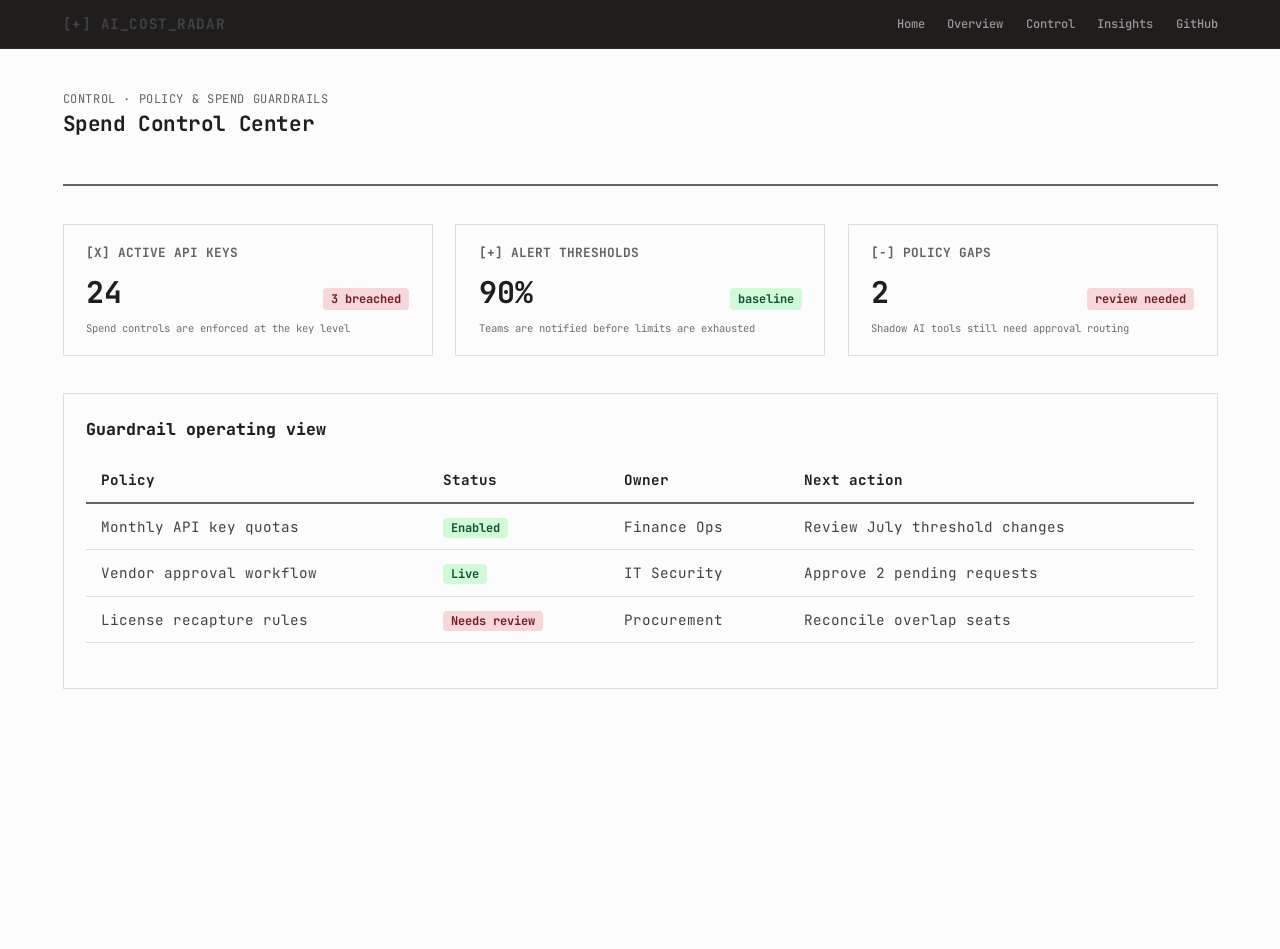
==== control.html @ 47dda4f7 "feat: convert landing into multi-page product experience" ====
<!DOCTYPE html>
<html lang="en">
<head>
  <meta charset="UTF-8">
  <meta name="viewport" content="width=device-width, initial-scale=1.0">
  <title>AI Cost Radar — Control</title>
  <link rel="preconnect" href="https://fonts.googleapis.com">
  <link rel="preconnect" href="https://fonts.gstatic.com" crossorigin>
  <link href="https://fonts.googleapis.com/css2?family=JetBrains+Mono:wght@400;500;700&display=swap" rel="stylesheet">
  <link rel="stylesheet" href="style.css">
</head>
<body>
  <nav class="top-nav">
    <div class="top-nav-inner">
      <a href="index.html" class="top-nav-logo" style="text-decoration:none;color:inherit;">[+] AI_COST_RADAR</a>
      <div class="top-nav-links">
        <a href="index.html">Home</a>
        <a href="dashboard.html">Overview</a>
        <a href="control.html">Control</a>
        <a href="insights.html">Insights</a>
        <a href="https://github.com/Shiripatel/Tech-Cost-Radar" target="_blank">GitHub</a>
      </div>
    </div>
  </nav>

  <div class="app-container">
    <header class="app-header">
      <div class="header-top-row">
        <div class="logo-group">
          <span class="app-subtitle">Control · Policy & spend guardrails</span>
          <h1 class="app-logo">Spend Control Center</h1>
        </div>
      </div>
    </header>

    <main class="dashboard-content">
      <section class="tab-content active">
        <div class="kpi-grid">
          <div class="kpi-card">
            <div class="kpi-title-row"><span class="kpi-title">[x] Active API Keys</span></div>
            <div class="kpi-val-row"><div class="kpi-value"><span>24</span></div><span class="kpi-badge down">3 breached</span></div>
            <div class="kpi-footnote">Spend controls are enforced at the key level</div>
          </div>
          <div class="kpi-card">
            <div class="kpi-title-row"><span class="kpi-title">[+] Alert Thresholds</span></div>
            <div class="kpi-val-row"><div class="kpi-value"><span>90%</span></div><span class="kpi-badge up">baseline</span></div>
            <div class="kpi-footnote">Teams are notified before limits are exhausted</div>
          </div>
          <div class="kpi-card">
            <div class="kpi-title-row"><span class="kpi-title">[-] Policy Gaps</span></div>
            <div class="kpi-val-row"><div class="kpi-value"><span>2</span></div><span class="kpi-badge down">review needed</span></div>
            <div class="kpi-footnote">Shadow AI tools still need approval routing</div>
          </div>
        </div>

        <div class="panel-white">
          <h3 style="margin-bottom:1rem;">Guardrail operating view</h3>
          <div class="table-wrapper">
            <table class="metric-table">
              <thead>
                <tr>
                  <th>Policy</th>
                  <th>Status</th>
                  <th>Owner</th>
                  <th>Next action</th>
                </tr>
              </thead>
              <tbody>
                <tr><td>Monthly API key quotas</td><td><span class="kpi-badge up">Enabled</span></td><td>Finance Ops</td><td>Review July threshold changes</td></tr>
                <tr><td>Vendor approval workflow</td><td><span class="kpi-badge up">Live</span></td><td>IT Security</td><td>Approve 2 pending requests</td></tr>
                <tr><td>License recapture rules</td><td><span class="kpi-badge down">Needs review</span></td><td>Procurement</td><td>Reconcile overlap seats</td></tr>
              </tbody>
            </table>
          </div>
        </div>
      </section>
    </main>
  </div>
</body>
</html>
---- style.css ----
/* ==========================================================================
   OpenCode Design Theme Stylesheet
   - 100% Monospaced Typography (Berkeley Mono Stack)
   - Warm Cream Canvas (#fdfcfc) Background
   - Flat Surfaces, 1px Hairline Borders, Zero Drop Shadows
   - 4px Corner Radii on Interactive Controls Only
   ========================================================================== */

:root {
  /* Colors */
  --canvas: #fdfcfc;
  --ink: #201d1d;
  --ink-deep: #0f0000;
  --charcoal: #302c2c;
  --body: #424245;
  --mute: #646262;
  --stone: #6e6e73;
  --ash: #9a9898;
  --surface-soft: #f8f7f7;
  --surface-card: #f1eeee;
  --surface-dark: #201d1d;
  --surface-dark-elevated: #302c2c;

  /* Hairlines and Borders */
  --hairline: rgba(15, 0, 0, 0.12);
  --hairline-strong: #646262;

  /* Semantics */
  --accent: #007aff;
  --accent-hover: #0056b3;
  --warning: #ff9f0a;
  --danger: #ff3b30;
  --success: #30d158;

  /* Typography Stack */
  --font-family: 'Berkeley Mono', 'JetBrains Mono', 'IBM Plex Mono', 'ui-monospace', 'SFMono-Regular', Menlo, Monaco, Consolas, 'Liberation Mono', 'Courier New', monospace;

  /* Transition speed */
  --transition-fast: 0.15s ease;
}

/* Base Resets */
* {
  box-sizing: border-box;
  margin: 0;
  padding: 0;
}

/* ============ TOP NAVIGATION BAR ============ */
.top-nav {
  background-color: var(--surface-dark);
  border-bottom: 1px solid var(--charcoal);
  position: sticky;
  top: 0;
  z-index: 100;
}

.top-nav-inner {
  max-width: 1200px;
  margin: 0 auto;
  padding: 0 1.5rem;
  display: flex;
  justify-content: space-between;
  align-items: center;
  height: 48px;
}

.top-nav-logo {
  font-family: var(--font-family);
  font-size: 0.95rem;
  font-weight: 700;
  color: var(--canvas);
  letter-spacing: 0.04em;
}

.top-nav-links {
  display: flex;
  gap: 1.5rem;
}

.top-nav-links a {
  font-family: var(--font-family);
  font-size: 0.8rem;
  color: var(--ash);
  text-decoration: none;
  font-weight: 500;
  transition: color var(--transition-fast);
}

.top-nav-links a:hover {
  color: var(--canvas);
}

html,
body {
  width: 100%;
  min-height: 100vh;
  background-color: var(--canvas);
  color: var(--body);
  font-family: var(--font-family);
  font-size: 15px;
  line-height: 1.5;
  -webkit-font-smoothing: antialiased;
}

/* Layout Framework */
.app-container {
  display: flex;
  flex-direction: column;
  min-height: 100vh;
  max-width: 1200px;
  margin: 0 auto;
  padding: 0 1.5rem;
}

/* Header & Navigation Rules */
.app-header {
  border-bottom: 2px solid var(--hairline-strong);
  padding: 1.5rem 0 0 0;
  margin-top: 1rem;
}

.header-top-row {
  display: flex;
  justify-content: space-between;
  align-items: center;
  margin-bottom: 1.5rem;
}

.logo-group {
  display: flex;
  flex-direction: column;
}

.app-logo {
  font-size: 1.4rem;
  font-weight: 700;
  color: var(--ink);
  letter-spacing: -0.02em;
  display: flex;
  align-items: center;
  gap: 0.5rem;
}

.app-subtitle {
  font-size: 0.8rem;
  color: var(--mute);
  margin-top: 0.2rem;
  text-transform: uppercase;
  letter-spacing: 0.05em;
}

.header-actions {
  display: flex;
  align-items: center;
  gap: 1rem;
}

.tab-btn {
  background: transparent;
  border: none;
  font-family: var(--font-family);
  font-size: 0.95rem;
  font-weight: 500;
  color: var(--mute);
  padding: 0.8rem 1rem;
  cursor: pointer;
  border-bottom: 2px solid transparent;
  transition: all var(--transition-fast);
  margin-right: 0.5rem;
}

.tab-btn:hover {
  color: var(--ink);
}

.tab-btn.active {
  color: var(--ink);
  font-weight: 700;
  border-bottom: 2px solid var(--ink);
}

/* Dashboard Content Areas */
.dashboard-content {
  padding: 2.5rem 0;
}

.tab-content {
  display: none;
}

.tab-content.active {
  display: block;
}

/* Universal Typography Rules */
h1 {
  font-size: 2.2rem;
  font-weight: 700;
  color: var(--ink);
  letter-spacing: -0.02em;
  margin-bottom: 1.5rem;
}

h2 {
  font-size: 1.4rem;
  font-weight: 700;
  color: var(--ink);
  margin-bottom: 1rem;
}

h3 {
  font-size: 1.1rem;
  font-weight: 750;
  color: var(--ink);
  margin-bottom: 0.6rem;
}

p {
  color: var(--body);
  margin-bottom: 1rem;
}

.text-mute {
  color: var(--mute);
}

/* Core Form / Interactive Radio/Inputs Elements */
button {
  background-color: var(--canvas);
  color: var(--ink);
  font-family: var(--font-family);
  cursor: pointer;
  border: 1px solid var(--hairline-strong);
  border-radius: 4px;
  /* rounded.sm */
  padding: 6px 16px;
  font-weight: 500;
  transition: all var(--transition-fast);
}

/* Primary Button Styling */
.btn-primary,
button.btn-update-lime {
  background-color: var(--ink);
  color: var(--canvas);
  border: 1px solid var(--ink);
}

.btn-primary:hover,
button.btn-update-lime:hover {
  background-color: var(--ink-deep);
  border-color: var(--ink-deep);
}

/* Secondary Button Styling */
.btn-secondary {
  background-color: var(--canvas);
  color: var(--ink);
  border: 1px solid var(--hairline-strong);
}

.btn-secondary:hover {
  background-color: var(--surface-soft);
}

.btn-text {
  background: transparent;
  border: none;
  color: var(--mute);
  padding: 4px 8px;
}

.btn-text:hover {
  color: var(--ink);
}

/* Inputs & Form Elements */
input[type="text"],
input[type="number"],
select,
textarea {
  background-color: var(--surface-soft);
  color: var(--ink);
  border: 1px solid var(--hairline);
  font-family: var(--font-family);
  font-size: 0.95rem;
  padding: 8px 12px;
  border-radius: 4px;
  /* rounded.sm */
  width: 100%;
  outline: none;
  transition: all var(--transition-fast);
}

input:focus,
select:focus,
textarea:focus {
  background-color: var(--canvas);
  border-color: var(--ink);
}

/* Cards & Panel Layout blocks */
.panel-white {
  background-color: var(--canvas);
  border: 1px solid var(--hairline);
  padding: 1.5rem;
  margin-bottom: 1.5rem;
}

/* KPI Scorecard Grid System */
.kpi-grid {
  display: grid;
  grid-template-columns: repeat(auto-fit, minmax(280px, 1fr));
  gap: 1.5rem;
  margin-bottom: 2.5rem;
}

.kpi-card {
  background-color: var(--canvas);
  border: 1px solid var(--hairline);
  padding: 1.25rem 1.5rem;
  transition: border-color var(--transition-fast);
  cursor: pointer;
}

.kpi-card:hover {
  border-color: var(--hairline-strong);
}

.kpi-title-row {
  display: flex;
  justify-content: space-between;
  align-items: center;
  margin-bottom: 0.5rem;
}

.kpi-title {
  font-size: 0.85rem;
  font-weight: 700;
  text-transform: uppercase;
  color: var(--mute);
}

.kpi-settings-icon {
  width: 16px;
  height: 16px;
  fill: var(--stone);
}

.kpi-val-row {
  display: flex;
  justify-content: space-between;
  align-items: baseline;
}

.kpi-value {
  font-size: 2rem;
  font-weight: 700;
  color: var(--ink);
  display: flex;
  align-items: center;
  gap: 0.4rem;
}

.kpi-value svg {
  width: 18px;
  height: 18px;
  opacity: 0.7;
}

.kpi-badge {
  font-size: 0.8rem;
  font-weight: 700;
  padding: 2px 8px;
  border-radius: 4px;
  /* rounded.sm */
}

.kpi-badge.up {
  background-color: #d1fad7;
  color: #0f5132;
}

.kpi-badge.down {
  background-color: #f8d7da;
  color: #721c24;
}

/* Charts and Data analytics elements */
.chart-container-panel {
  background-color: var(--canvas);
  border: 1px solid var(--hairline);
  padding: 1.5rem;
  margin-bottom: 2.5rem;
}

.chart-header {
  display: flex;
  justify-content: space-between;
  align-items: center;
  margin-bottom: 1.5rem;
  border-bottom: 1px solid var(--hairline);
  padding-bottom: 1rem;
}

.chart-title {
  font-size: 1.1rem;
  font-weight: 700;
  color: var(--ink);
}

.chart-controls {
  display: flex;
  gap: 0.5rem;
}

.chart-controls button {
  padding: 5px 12px;
  font-size: 0.85rem;
}

.chart-controls button.active {
  background-color: var(--ink);
  color: var(--canvas);
  border-color: var(--ink);
}

.spend-chart-wrapper {
  height: 380px;
}

/* Data Tables */
.table-wrapper {
  overflow-x: auto;
  margin-bottom: 1.5rem;
}

.metric-table {
  width: 100%;
  border-collapse: collapse;
  text-align: left;
  font-size: 0.95rem;
}

.metric-table th {
  border-bottom: 2px solid var(--hairline-strong);
  padding: 0.8rem 1rem;
  font-weight: 700;
  color: var(--ink);
}

.metric-table td {
  border-bottom: 1px solid var(--hairline);
  padding: 0.8rem 1rem;
  vertical-align: middle;
}

.metric-table tbody tr:hover {
  background-color: var(--surface-soft);
}

.text-right {
  text-align: right;
}

/* Tags and status pills */
.badge-status {
  display: inline-block;
  padding: 2px 6px;
  font-size: 0.75rem;
  font-weight: 700;
  border-radius: 4px;
  /* rounded.sm */
  text-transform: uppercase;
}

.badge-status.active {
  background-color: #d1fad7;
  color: #0f5132;
}

.badge-status.inactive {
  background-color: #f8d7da;
  color: #721c24;
}

.badge-risk {
  font-size: 0.8rem;
  font-weight: 700;
}

.badge-risk.high {
  color: var(--danger);
}

.badge-risk.medium {
  color: var(--warning);
}

.badge-risk.low {
  color: var(--success);
}

/* Modal UI Elements */
.modal-overlay {
  position: fixed;
  background-color: rgba(32, 29, 29, 0.4);
  top: 0;
  left: 0;
  right: 0;
  bottom: 0;
  display: flex;
  align-items: center;
  justify-content: center;
  opacity: 0;
  pointer-events: none;
  transition: opacity var(--transition-fast);
  z-index: 9999;
}

.modal-overlay.active {
  opacity: 1;
  pointer-events: auto;
}

.modal-container {
  background-color: var(--canvas);
  border: 1px solid var(--hairline-strong);
  width: 100%;
  max-width: 520px;
  padding: 2rem;
  transition: transform var(--transition-fast);
}

.modal-title {
  font-size: 1.4rem;
  font-weight: 700;
  color: var(--ink);
  margin-bottom: 1.25rem;
}

.owner-row-box {
  display: flex;
  align-items: center;
  gap: 1rem;
  padding: 1rem;
  background-color: var(--surface-soft);
  border: 1px solid var(--hairline);
  margin-bottom: 1.5rem;
}

.owner-avatar-icon {
  background-color: var(--surface-card);
  border-radius: 9999px;
  /* rounded.full */
  width: 36px;
  height: 36px;
  display: flex;
  align-items: center;
  justify-content: center;
}

.owner-avatar-icon svg {
  width: 18px;
  height: 18px;
  fill: var(--mute);
}

.owner-info {
  display: flex;
  flex-direction: column;
}

.owner-name {
  font-size: 0.95rem;
  font-weight: 700;
  color: var(--ink);
}

.owner-desc {
  font-size: 0.8rem;
  color: var(--mute);
}

.modal-form-group {
  margin-bottom: 1.25rem;
}

.modal-form-row {
  display: grid;
  grid-template-columns: 1fr 1fr;
  gap: 1rem;
  margin-bottom: 1.25rem;
}

.modal-label {
  font-size: 0.85rem;
  font-weight: 700;
  color: var(--mute);
  margin-bottom: 0.4rem;
  display: block;
}

.badges-select-row {
  display: flex;
  flex-wrap: wrap;
  gap: 0.5rem;
  align-items: center;
}

.badge-toggle-btn {
  background-color: var(--surface-card);
  color: var(--ink);
  border: 1px solid transparent;
  padding: 4px 12px;
  border-radius: 4px;
  /* rounded.sm */
  font-size: 0.8rem;
}

.badge-toggle-btn.active {
  background-color: var(--ink);
  color: var(--canvas);
}

.badge-toggle-btn.locked {
  background-color: var(--surface-soft);
  color: var(--ash);
  opacity: 0.6;
  cursor: not-allowed;
  display: inline-flex;
  align-items: center;
  gap: 0.3rem;
}

.badge-toggle-btn.locked svg {
  width: 10px;
  height: 10px;
  fill: var(--ash);
}

.badge-add-btn {
  width: 28px;
  height: 28px;
  border-radius: 4px;
  border: 1px solid var(--hairline-strong);
  background-color: var(--canvas);
  display: flex;
  align-items: center;
  justify-content: center;
  cursor: pointer;
  font-size: 0.95rem;
}

.modal-actions {
  display: flex;
  justify-content: space-between;
  align-items: center;
  margin-top: 1.8rem;
  border-top: 1px solid var(--hairline);
  padding-top: 1.2rem;
}

/* Two-column blocks */
.cards-layout-2col {
  display: grid;
  grid-template-columns: 1.5fr 1fr;
  gap: 2rem;
  margin-bottom: 2rem;
}

@media(max-width: 1024px) {
  .cards-layout-2col {
    grid-template-columns: 1fr;
  }
}

/* Overlaps Tab UI elements */
.overlap-item {
  border: 1px solid var(--hairline);
  padding: 1rem;
  margin-bottom: 1.25rem;
  background-color: var(--surface-soft);
}

.overlap-meta {
  display: flex;
  justify-content: space-between;
  align-items: center;
  margin-bottom: 0.8rem;
}

.overlap-category {
  font-size: 0.8rem;
  font-weight: 700;
  text-transform: uppercase;
  background-color: var(--surface-card);
  color: var(--ink);
  padding: 2px 6px;
  border-radius: 4px;
}

.overlap-savings {
  font-size: 0.85rem;
  font-weight: 700;
  color: #0f5132;
  background-color: #d1fad7;
  padding: 2px 8px;
  border-radius: 4px;
}

.overlap-grid-vs {
  display: grid;
  grid-template-columns: 1fr auto 1fr;
  align-items: center;
  gap: 1rem;
  margin-bottom: 0.8rem;
}

.overlap-vendor-box {
  background-color: var(--canvas);
  padding: 0.75rem;
  border: 1px solid var(--hairline);
  text-align: center;
}

.overlap-vendor-name {
  font-size: 0.95rem;
  font-weight: 700;
  color: var(--ink);
}

.overlap-vendor-seats {
  font-size: 0.8rem;
  color: var(--mute);
  margin-top: 0.1rem;
}

.overlap-separator-vs {
  color: var(--stone);
  font-size: 0.8rem;
  font-weight: 700;
}

.overlap-recommendation {
  background-color: #fff9e6;
  border-left: 3px solid var(--warning);
  padding: 0.75rem;
  font-size: 0.85rem;
  color: #665005;
  line-height: 1.4;
}

/* Auditor checklist */
.audit-checklist {
  list-style: none;
}

.audit-checklist-item {
  display: flex;
  gap: 0.8rem;
  padding: 0.75rem 0;
  border-bottom: 1px solid var(--hairline);
}

.audit-checklist-item:last-child {
  border-bottom: none;
}

.audit-checkbox {
  width: 16px;
  height: 16px;
  border-radius: 3px;
  border: 1px solid var(--hairline-strong);
  margin-top: 2px;
  cursor: pointer;
  background-color: var(--canvas);
}

.audit-checklist-text {
  font-size: 0.9rem;
  color: var(--body);
}

.audit-checklist-title {
  font-size: 0.95rem;
  font-weight: 750;
  margin-bottom: 0.15rem;
}

.audit-checklist-desc {
  font-size: 0.8rem;
  color: var(--mute);
}

/* Sliders elements */
.slider-group {
  margin-bottom: 1.5rem;
}

.slider-labels {
  display: flex;
  justify-content: space-between;
  font-size: 0.9rem;
  font-weight: 700;
  margin-bottom: 0.5rem;
  color: var(--ink);
}

.slider-input {
  width: 100%;
  height: 6px;
  -webkit-appearance: none;
  appearance: none;
  background-color: var(--surface-card);
  border-radius: 3px;
  outline: none;
}

.slider-input::-webkit-slider-thumb {
  -webkit-appearance: none;
  appearance: none;
  width: 16px;
  height: 16px;
  border-radius: 4px;
  /* rounded.sm */
  background-color: var(--ink);
  cursor: pointer;
  border: 1px solid var(--ink);
}

.projection-value-box {
  background-color: var(--surface-soft);
  border: 1px solid var(--hairline);
  padding: 1.5rem;
  text-align: center;
  display: flex;
  flex-direction: column;
  justify-content: center;
}

.projection-num {
  font-size: 2.2rem;
  font-weight: 700;
  color: var(--ink);
  margin: 0.5rem 0;
  font-family: monospace;
}

/* API Configurator Schemas Styles */
.schema-grid {
  display: grid;
  grid-template-columns: 1fr 1.6fr;
  gap: 2rem;
}

@media(max-width: 1024px) {
  .schema-grid {
    grid-template-columns: 1fr;
  }
}

.schema-nav-item {
  padding: 0.85rem;
  border: 1px solid var(--hairline);
  margin-bottom: 0.75rem;
  cursor: pointer;
  transition: all var(--transition-fast);
}

.schema-nav-item:hover {
  background-color: var(--surface-soft);
}

.schema-nav-item.active {
  background-color: var(--surface-card);
  border-color: var(--hairline-strong);
}

.schema-nav-title {
  font-size: 0.95rem;
  font-weight: 700;
  color: var(--ink);
  margin-bottom: 0.15rem;
}

.schema-nav-desc {
  font-size: 0.8rem;
  color: var(--mute);
}

.code-container {
  background-color: var(--surface-dark);
  color: var(--canvas);
  font-family: var(--font-family);
  padding: 1.25rem;
  overflow-x: auto;
  font-size: 0.85rem;
  line-height: 1.5;
  margin-bottom: 1.5rem;
  position: relative;
  border: 1px solid var(--hairline-strong);
}

.btn-copy-code {
  position: absolute;
  top: 0.6rem;
  right: 0.6rem;
  background-color: var(--charcoal);
  color: var(--canvas);
  border: 1px solid var(--hairline-strong);
  font-size: 0.75rem;
  padding: 2px 6px;
  border-radius: 4px;
}

.btn-copy-code:hover {
  background-color: var(--ink);
}

/* ROI Page Metrics list layout */
.roi-metric-flex {
  display: flex;
  justify-content: space-between;
  align-items: center;
  padding: 1rem 0;
  border-bottom: 1px solid var(--hairline);
}

.roi-metric-flex:last-child {
  border-bottom: none;
}

.roi-metric-label {
  font-size: 0.95rem;
  font-weight: 500;
  color: var(--body);
}

.roi-metric-val {
  font-size: 1.05rem;
  font-weight: 700;
  color: var(--ink);
}

.roi-metric-val.benefit {
  color: #0f5132;
}

/* ==========================================================================
   Unit Economics Monthly Cost Calculator Styles
   - Match OpenCode flat cream styling
   ========================================================================== */

.calculator-panel {
  background-color: var(--surface-soft);
  border: 1px solid var(--hairline-strong);
  padding: 1.5rem;
  max-width: 1200px;
  margin: 0 auto;
}

.calc-panel-header {
  font-size: 0.95rem;
  font-weight: 700;
  text-transform: uppercase;
  color: var(--ink);
  margin-bottom: 1rem;
}

.calc-banner {
  background-color: var(--canvas);
  border: 1px solid var(--hairline);
  padding: 1rem 1.5rem;
  display: flex;
  justify-content: space-between;
  align-items: center;
  margin-bottom: 1.5rem;
}

.calc-banner-left {
  font-size: 1rem;
  font-weight: 700;
  color: var(--ink);
}

.calc-banner-right {
  text-align: right;
}

.calc-split-box {
  display: grid;
  grid-template-columns: 1.3fr 1fr;
  gap: 1.5rem;
  margin-bottom: 1.5rem;
}

@media(max-width: 900px) {
  .calc-split-box {
    grid-template-columns: 1fr;
  }
}

.calc-inputs-col,
.calc-models-col {
  display: flex;
  flex-direction: column;
}

.calc-sub-title {
  font-size: 0.9rem;
  color: var(--mute);
  margin-bottom: 0.5rem;
  font-weight: 700;
}

.prompt-text-box {
  background-color: var(--canvas);
  border: 1px solid var(--hairline);
  padding: 0.8rem;
  margin-bottom: 1rem;
}

.prompt-text-box textarea {
  width: 100%;
  height: 80px;
  border: none;
  font-size: 0.95rem;
  color: var(--body);
  resize: vertical;
  line-height: 1.4;
  outline: none;
  background-color: transparent;
}

.inputs-grid-2x2 {
  display: grid;
  grid-template-columns: 1fr 1fr;
  gap: 1rem;
}

.grid-input-item {
  background-color: var(--canvas);
  border: 1px solid var(--hairline);
  padding: 0.6rem 1rem;
  display: flex;
  flex-direction: column;
  justify-content: space-between;
}

.grid-input-label {
  font-size: 0.75rem;
  color: var(--mute);
  text-align: right;
  border-bottom: 1px dashed var(--hairline);
  padding-bottom: 0.2rem;
  margin-bottom: 0.3rem;
}

.grid-input-item input {
  border: none;
  font-size: 1.3rem;
  font-weight: 700;
  color: var(--ink);
  text-align: right;
  width: 100%;
  outline: none;
  background: transparent;
  padding: 2px 0;
}

.model-rates-grid {
  display: grid;
  grid-template-columns: 1fr 1fr;
  gap: 1rem;
  flex-grow: 1;
}

.model-rate-card {
  background-color: var(--canvas);
  border: 1px solid var(--hairline);
  padding: 1rem;
  cursor: pointer;
  position: relative;
  display: flex;
  flex-direction: column;
  justify-content: space-between;
  min-height: 110px;
  transition: all var(--transition-fast);
}

.model-rate-card:hover {
  border-color: var(--hairline-strong);
}

.model-rate-card.active {
  border-color: var(--ink);
}

.model-rate-card.active::before {
  content: '';
  position: absolute;
  left: 0;
  top: 15%;
  bottom: 15%;
  width: 3.5px;
  background-color: var(--ink);
  /* Flat black highlight */
}

.model-rate-name {
  font-weight: 700;
  font-size: 1rem;
  color: var(--ink);
  margin-bottom: 0.5rem;
  display: flex;
  align-items: center;
  gap: 0.35rem;
}

.model-rate-bullet {
  width: 8px;
  height: 8px;
  display: inline-block;
  border: 1px solid var(--ink);
}

.model-rate-prices {
  text-align: right;
  font-size: 0.75rem;
  color: var(--mute);
  line-height: 1.4;
}

.model-rate-card.active .model-rate-prices {
  color: var(--ink);
}

.calc-footer-strip {
  border: 1px solid var(--hairline);
  background-color: var(--canvas);
  padding: 0.5rem 1rem;
  display: flex;
  justify-content: space-between;
  font-size: 0.8rem;
  color: var(--mute);
}

.footer-strip-item strong {
  color: var(--ink);
}

/* Additional layout alignments */
.flex-row-between {
  display: flex;
  justify-content: space-between;
  align-items: center;
}

/* Footer Section Styling */
.app-footer {
  border-top: 1px solid var(--hairline-strong);
  padding: 2.5rem 0;
  margin-top: 4rem;
  font-size: 0.85rem;
  color: var(--mute);
}

.footer-links-row {
  display: flex;
  justify-content: space-between;
  margin-bottom: 1.5rem;
  flex-wrap: wrap;
  gap: 1.5rem;
}

.footer-links-group {
  display: flex;
  gap: 1.5rem;
  list-style: none;
}

.footer-links-group a {
  color: var(--mute);
  text-decoration: none;
}

.footer-links-group a:hover {
  color: var(--ink);
  text-decoration: underline;
}

.footer-copy {
  color: var(--stone);
}

/* KPI Footnotes */
.kpi-footnote {
  font-size: 0.7rem;
  color: var(--stone);
  margin-top: 0.5rem;
  line-height: 1.3;
}

/* Inline code */
code {
  font-family: var(--font-family);
  font-size: 0.9em;
  background-color: var(--surface-card);
  padding: 1px 4px;
  border-radius: 3px;
}

/* Responsive KPI grid — force 3 columns at desktop */
@media(min-width: 900px) {
  .kpi-grid {
    grid-template-columns: repeat(3, 1fr);
  }
}

@media(max-width: 640px) {
  .top-nav-links {
    gap: 0.8rem;
  }

  .top-nav-links a {
    font-size: 0.7rem;
  }

  .kpi-grid {
    grid-template-columns: 1fr;
  }
}
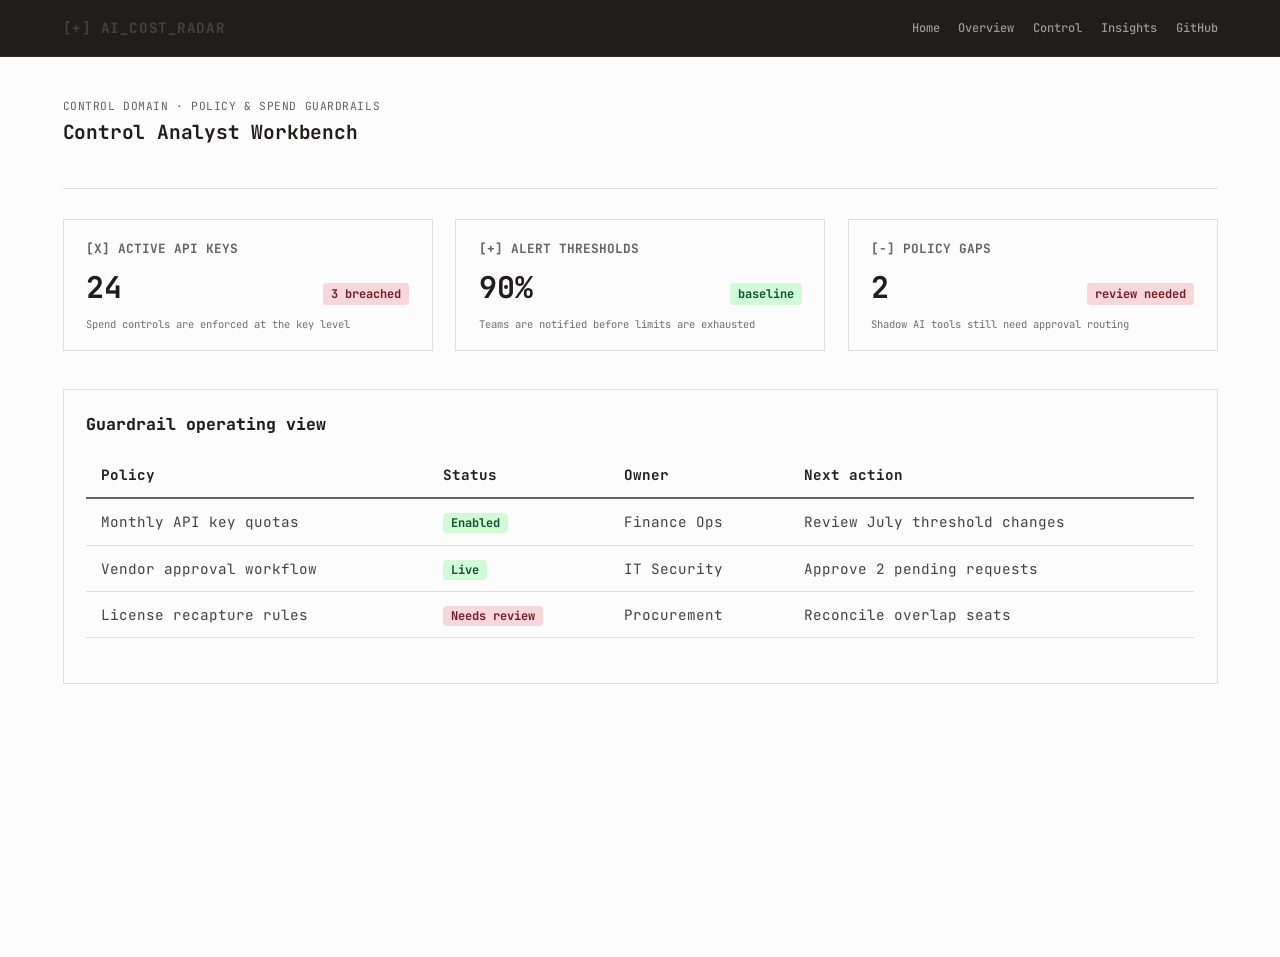
==== commit c597cbac: "refactor: reposition product as enterprise intelligence platform" ====
--- a/control.html
+++ b/control.html
@@ -3,7 +3,7 @@
 <head>
   <meta charset="UTF-8">
   <meta name="viewport" content="width=device-width, initial-scale=1.0">
-  <title>AI Cost Radar — Control</title>
+  <title>AI Cost Radar — Control Domain</title>
   <link rel="preconnect" href="https://fonts.googleapis.com">
   <link rel="preconnect" href="https://fonts.gstatic.com" crossorigin>
   <link href="https://fonts.googleapis.com/css2?family=JetBrains+Mono:wght@400;500;700&display=swap" rel="stylesheet">
@@ -27,8 +27,8 @@
     <header class="app-header">
       <div class="header-top-row">
         <div class="logo-group">
-          <span class="app-subtitle">Control · Policy & spend guardrails</span>
-          <h1 class="app-logo">Spend Control Center</h1>
+          <span class="app-subtitle">Control Domain · Policy & spend guardrails</span>
+          <h1 class="app-logo">Control Analyst Workbench</h1>
         </div>
       </div>
     </header>
--- a/style.css
+++ b/style.css
@@ -62,7 +62,7 @@
   display: flex;
   justify-content: space-between;
   align-items: center;
-  height: 48px;
+  height: 56px;
 }
 
 .top-nav-logo {
@@ -71,11 +71,13 @@
   font-weight: 700;
   color: var(--canvas);
   letter-spacing: 0.04em;
+  text-transform: uppercase;
 }
 
 .top-nav-links {
   display: flex;
-  gap: 1.5rem;
+  gap: 1.25rem;
+  align-items: center;
 }
 
 .top-nav-links a {
@@ -115,7 +117,7 @@
 
 /* Header & Navigation Rules */
 .app-header {
-  border-bottom: 2px solid var(--hairline-strong);
+  border-bottom: 1px solid var(--hairline);
   padding: 1.5rem 0 0 0;
   margin-top: 1rem;
 }
@@ -124,7 +126,7 @@
   display: flex;
   justify-content: space-between;
   align-items: center;
-  margin-bottom: 1.5rem;
+  margin-bottom: 1.2rem;
 }
 
 .logo-group {
@@ -133,21 +135,22 @@
 }
 
 .app-logo {
-  font-size: 1.4rem;
-  font-weight: 700;
-  color: var(--ink);
-  letter-spacing: -0.02em;
+  font-size: 1.3rem;
+  font-weight: 700;
+  color: var(--ink);
+  letter-spacing: -0.01em;
   display: flex;
   align-items: center;
   gap: 0.5rem;
 }
 
 .app-subtitle {
-  font-size: 0.8rem;
+  font-size: 0.75rem;
   color: var(--mute);
   margin-top: 0.2rem;
   text-transform: uppercase;
   letter-spacing: 0.05em;
+  margin-bottom: 0.25rem;
 }
 
 .header-actions {
@@ -182,7 +185,7 @@
 
 /* Dashboard Content Areas */
 .dashboard-content {
-  padding: 2.5rem 0;
+  padding: 2rem 0 2.5rem;
 }
 
 .tab-content {
